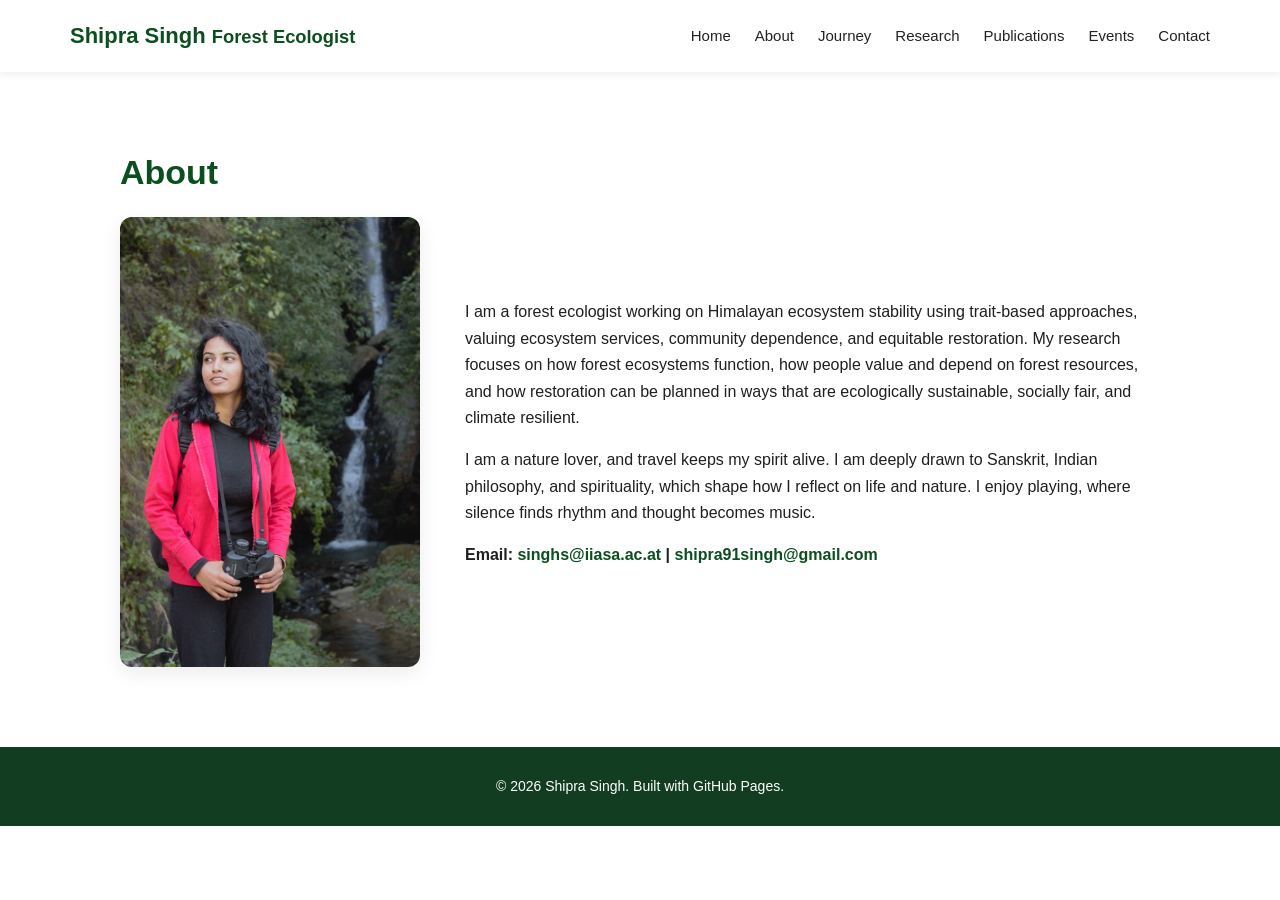
==== about.html @ c0414a2a "Update about.html" ====
<!DOCTYPE html>
<html lang="en">
<head>
  <meta charset="UTF-8">
  <meta name="viewport" content="width=device-width, initial-scale=1.0">

  <title>About | Shipra Singh</title>

  <link rel="stylesheet" href="style.css">
</head>

<body>

  <header>
    <div class="nav-container">
      <a href="index.html" class="logo">
  <span>Shipra Singh</span>
  <small>Forest Ecologist</small>
</a>

      <nav>
        <a href="index.html">Home</a>
        <a href="about.html">About</a>
        <a href="journey.html">Journey</a>
        <a href="research.html">Research</a>
        <a href="publications.html">Publications</a>
        <a href="events.html">Events</a>
        <a href="contact.html">Contact</a>
      </nav>
    </div>
  </header>

  <main>

    <section class="page-section">
      <h1>About</h1>

      <div class="about-wrapper">
        <img src="profile.jpg" alt="Shipra Singh during fieldwork" class="profile-photo">

        <div class="about-text">
          <p>
            I am a forest ecologist working on Himalayan ecosystem stability using trait-based 
            approaches, valuing ecosystem services, community dependence, and equitable restoration.
            My research focuses on how forest ecosystems function, how people value and depend on 
            forest resources, and how restoration can be planned in ways that are 
            ecologically sustainable, socially fair, and climate resilient.
          </p>

          <p>
          
            I am a nature lover, and travel keeps my spirit alive. 
            I am deeply drawn to Sanskrit, Indian philosophy, and 
            spirituality, which shape how I reflect on life and nature. 
            I enjoy playing, where silence finds rhythm and thought becomes music.
            
          </p>

          <p class="contact-mini">
            <strong>Email:</strong>
            <a href="mailto:singhs@iiasa.ac.at">singhs@iiasa.ac.at</a> |
            <a href="mailto:shipra91singh@gmail.com">shipra91singh@gmail.com</a>
          </p>
        </div>
      </div>
    </section>

  </main>

  <footer>
    © 2026 Shipra Singh. Built with GitHub Pages.
  </footer>

</body>
</html>
---- style.css ----
:root {
  --green-dark: #0b4f1f;
  --green: #1b8f2e;
  --green-soft: #eaf5ec;
  --text: #1f1f1f;
  --muted: #666666;
  --light: #f7f9f7;
  --border: #d9e5dc;
  --shadow: 0 6px 20px rgba(0, 0, 0, 0.08);
}

* {
  box-sizing: border-box;
}

html {
  scroll-behavior: smooth;
}

body {
  margin: 0;
  font-family: Arial, Helvetica, sans-serif;
  color: var(--text);
  background: #ffffff;
  line-height: 1.65;
}

header {
  position: sticky;
  top: 0;
  z-index: 1000;
  background: rgba(255, 255, 255, 0.96);
  box-shadow: 0 2px 8px rgba(0, 0, 0, 0.08);
}

.hero {
  max-width: none;
  width: 100%;
  min-height: calc(100vh - 76px);
  margin: 0;
  padding: 0;
}

.hero h1 {
  color: white;
}

.hero p {
  color: white;
}

.nav-container {
  max-width: 1200px;
  margin: 0 auto;
  padding: 18px 30px;
  display: flex;
  justify-content: space-between;
  align-items: center;
  gap: 20px;
}

.logo {
  font-size: 22px;
  font-weight: 800;
  color: var(--green-dark);
  text-decoration: none;
  white-space: nowrap;
}

nav {
  display: flex;
  gap: 24px;
  flex-wrap: wrap;
  justify-content: flex-end;
}

nav a {
  color: #222222;
  text-decoration: none;
  font-size: 15px;
  font-weight: 500;
}

nav a:hover {
  color: var(--green);
}

.hero {
  min-height: 82vh;
  display: flex;
  align-items: center;
  background:
    linear-gradient(rgba(0, 0, 0, 0.28), rgba(0, 0, 0, 0.28)),
    url("background.jpg");
  background-size: cover;
  background-position: center;
  color: white;
}

.hero-content {
  max-width: 1050px;
  margin: 0 auto;
  padding: 80px 30px;
}

.hero-label {
  color: #58e36d;
  font-size: 24px;
  font-weight: 800;
  margin-bottom: 18px;
}

.hero h1 {
  max-width: 760px;
  font-size: 48px;
  line-height: 1.15;
  margin: 0 0 24px;
  font-weight: 900;
}

.hero p {
  max-width: 760px;
  font-size: 18px;
  font-weight: 600;
  margin-bottom: 30px;
}

.button-row {
  display: flex;
  gap: 14px;
  flex-wrap: wrap;
}

.button {
  display: inline-block;
  padding: 12px 18px;
  border-radius: 4px;
  text-decoration: none;
  font-weight: 700;
  font-size: 15px;
}

.button-primary {
  background: var(--green);
  color: white;
}

.button-primary:hover {
  background: #146b22;
}

.button-secondary {
  background: rgba(255, 255, 255, 0.92);
  color: var(--green-dark);
}

.button-secondary:hover {
  background: white;
}

section {
  max-width: 1100px;
  margin: 0 auto;
  padding: 80px 30px;
}

section h1,
section h2 {
  color: var(--green-dark);
  font-size: 34px;
  margin: 0 0 24px;
  line-height: 1.2;
}

.section-intro {
  max-width: 900px;
  margin-bottom: 35px;
  font-size: 17px;
}

.page-section {
  min-height: 70vh;
}

.about-wrapper {
  display: grid;
  grid-template-columns: 300px 1fr;
  gap: 45px;
  align-items: center;
}

.profile-photo {
  width: 100%;
  border-radius: 12px;
  box-shadow: var(--shadow);
}

.about-text p {
  margin-top: 0;
  font-size: 16px;
}

.contact-mini {
  margin-top: 18px;
  font-size: 15px;
  font-weight: 700;
}

.contact-mini a {
  color: var(--green-dark);
  text-decoration: none;
}

.contact-mini a:hover {
  text-decoration: underline;
}

.timeline {
  margin-top: 40px;
  border-left: 3px solid var(--green-dark);
  padding-left: 36px;
}

.timeline-item {
  display: grid;
  grid-template-columns: 160px 1fr;
  gap: 28px;
  margin-bottom: 36px;
  position: relative;
}

.timeline-item::before {
  content: "";
  position: absolute;
  left: -45px;
  top: 8px;
  width: 15px;
  height: 15px;
  background: var(--green-dark);
  border-radius: 50%;
}

.timeline-date {
  font-weight: 800;
  color: var(--green-dark);
}

.timeline-content {
  background: white;
  padding: 20px 22px;
  border-radius: 8px;
  box-shadow: 0 3px 14px rgba(0, 0, 0, 0.06);
}

.timeline-content h3 {
  margin: 0 0 8px;
  color: #123d20;
  font-size: 20px;
}

.timeline-content p {
  margin: 6px 0;
}

.grid {
  display: grid;
  grid-template-columns: repeat(4, 1fr);
  gap: 22px;
}

.card {
  background: white;
  border: 1px solid var(--border);
  border-radius: 8px;
  padding: 20px;
  box-shadow: 0 3px 12px rgba(0, 0, 0, 0.04);
}

.card img {
  width: 100%;
  height: 170px;
  object-fit: cover;
  border-radius: 6px;
  margin-bottom: 15px;
}

.card h3 {
  color: var(--green-dark);
  margin: 0 0 10px;
  font-size: 20px;
  line-height: 1.35;
}

.card p {
  margin: 0;
  font-size: 15px;
}

.publication-list {
  margin-top: 30px;
}

.publication {
  padding: 22px 24px;
  margin-bottom: 20px;
  border-left: 5px solid var(--green-dark);
  background: #fafafa;
  border-radius: 6px;
  box-shadow: 0 2px 8px rgba(0, 0, 0, 0.06);
}

.publication h3 {
  margin: 0 0 10px;
  color: #123d20;
  font-size: 20px;
  line-height: 1.35;
}

.publication p {
  margin: 6px 0;
}

.publication a {
  display: inline-block;
  margin-top: 8px;
  color: white;
  background: var(--green);
  padding: 8px 14px;
  border-radius: 4px;
  text-decoration: none;
  font-weight: bold;
  font-size: 14px;
}

.publication a:hover {
  background: #146b22;
}

.event-list {
  display: grid;
  grid-template-columns: 1fr 1fr;
  gap: 18px;
  margin-top: 30px;
}

.event {
  background: white;
  padding: 20px 22px;
  border-radius: 8px;
  border: 1px solid var(--border);
}

.event h3 {
  margin: 0 0 8px;
  color: var(--green-dark);
  font-size: 18px;
}

.event p {
  margin: 5px 0;
}

.event-date {
  color: var(--muted);
  font-size: 14px;
  font-weight: 700;
}

.contact-box {
  background: var(--green-soft);
  border: 1px solid var(--border);
  border-radius: 10px;
  padding: 28px;
}

.contact-box p {
  margin: 8px 0;
}

.contact-box a {
  font-weight: 700;
  color: var(--green-dark);
  text-decoration: none;
}

.contact-box a:hover {
  text-decoration: underline;
}

footer {
  background: #123d20;
  color: white;
  text-align: center;
  padding: 28px 20px;
  font-size: 14px;
}

@media (max-width: 950px) {
  .grid {
    grid-template-columns: repeat(2, 1fr);
  }

  .about-wrapper {
    grid-template-columns: 1fr;
  }

  .profile-photo {
    max-width: 330px;
  }

  .event-list {
    grid-template-columns: 1fr;
  }
}

@media (max-width: 700px) {
  .nav-container {
    align-items: flex-start;
    flex-direction: column;
  }

  nav {
    justify-content: flex-start;
    gap: 14px;
  }

  .hero h1 {
    font-size: 36px;
  }

  .hero-label {
    font-size: 20px;
  }

  section {
    padding: 60px 22px;
  }

  .grid {
    grid-template-columns: 1fr;
  }

  .timeline-item {
    grid-template-columns: 1fr;
    gap: 8px;
  }
}
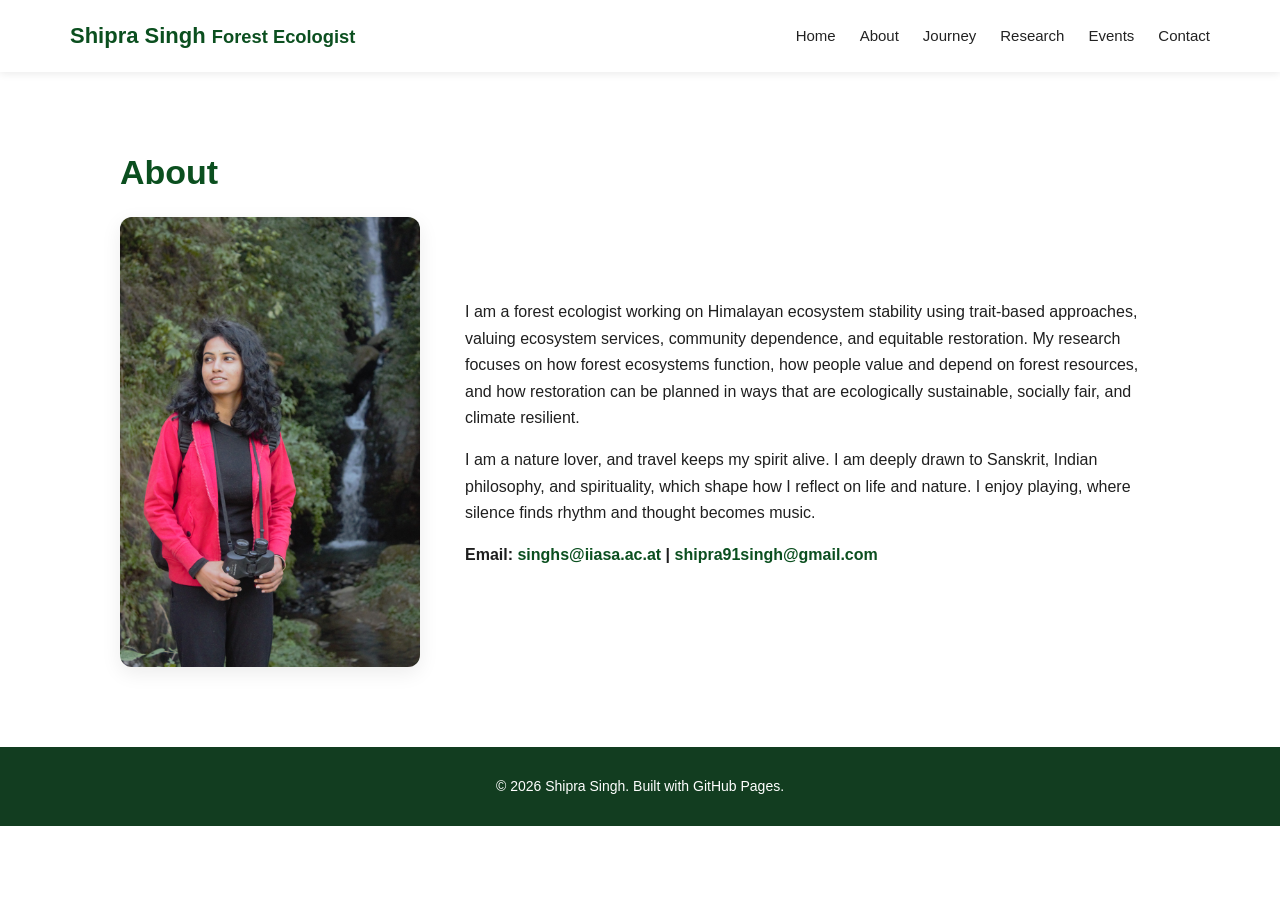
==== commit bbe2e5b4: "Update about.html" ====
--- a/about.html
+++ b/about.html
@@ -23,7 +23,6 @@
         <a href="about.html">About</a>
         <a href="journey.html">Journey</a>
         <a href="research.html">Research</a>
-        <a href="publications.html">Publications</a>
         <a href="events.html">Events</a>
         <a href="contact.html">Contact</a>
       </nav>
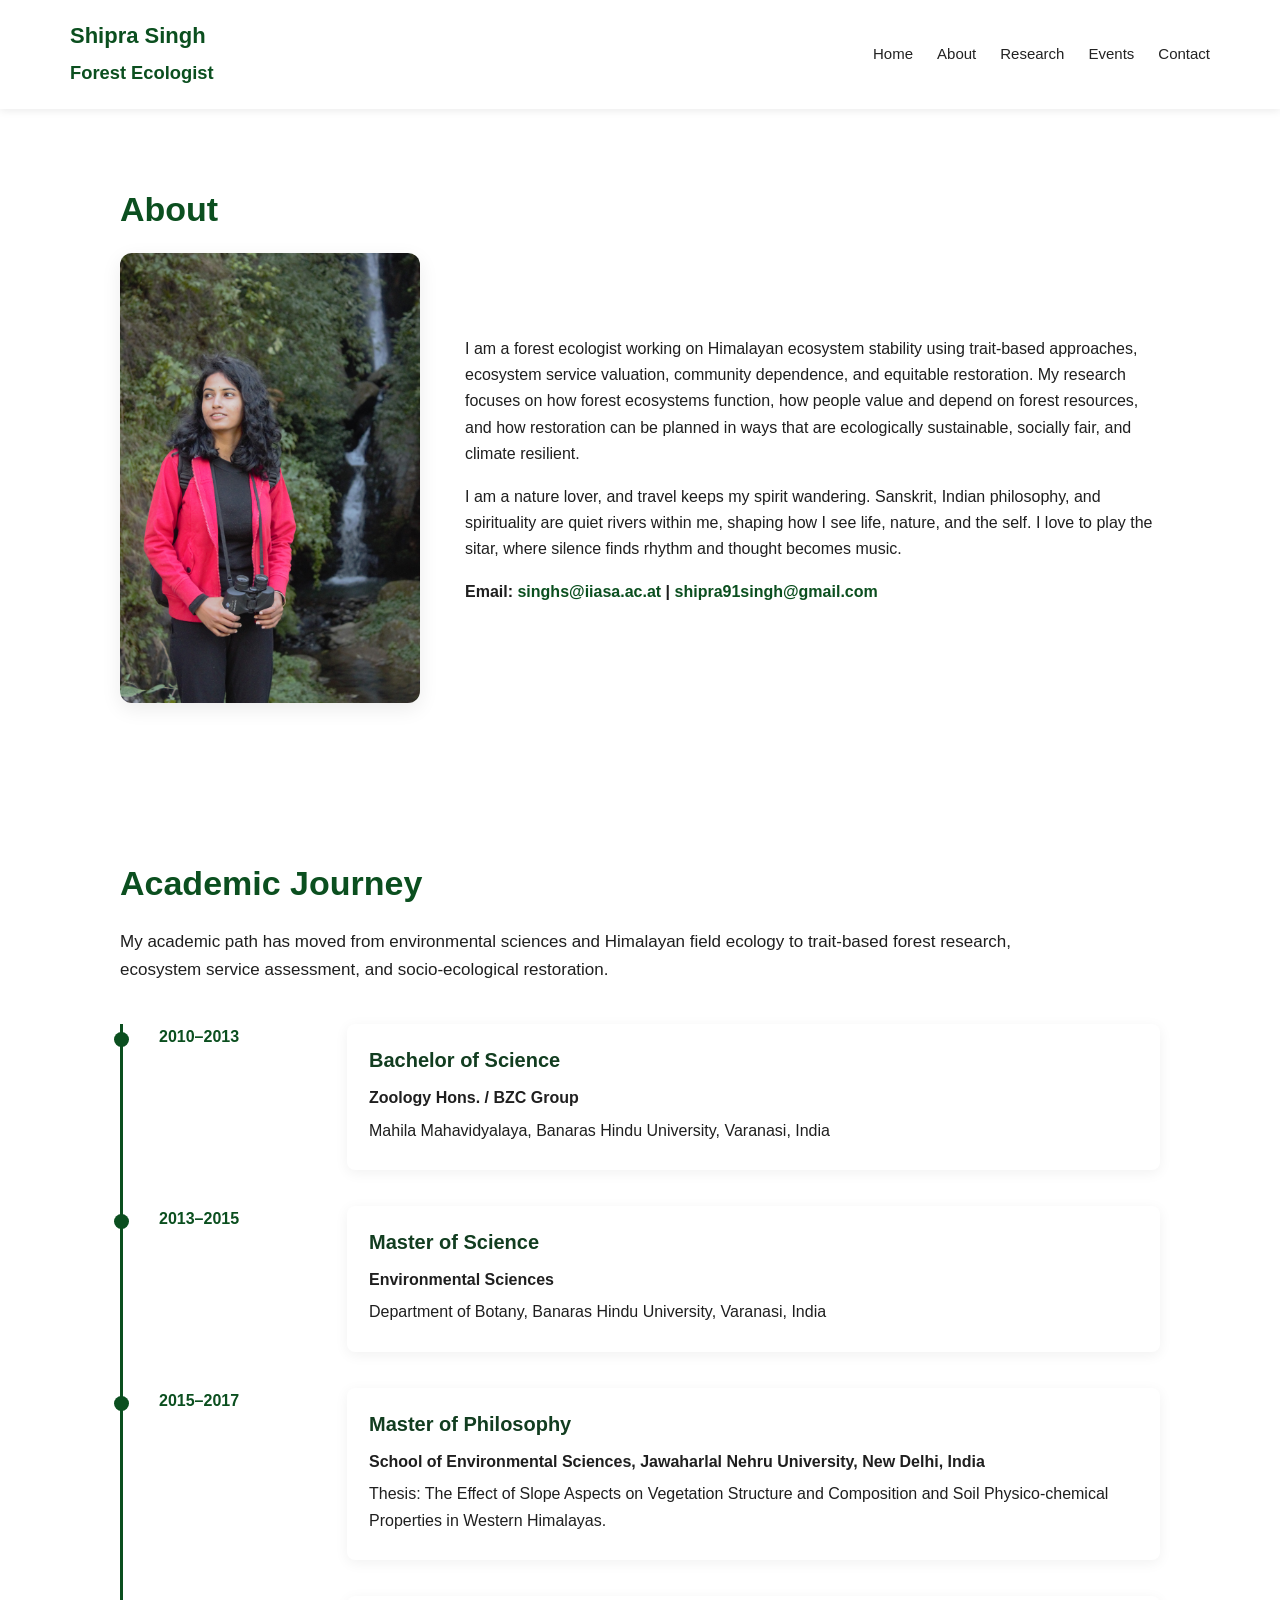
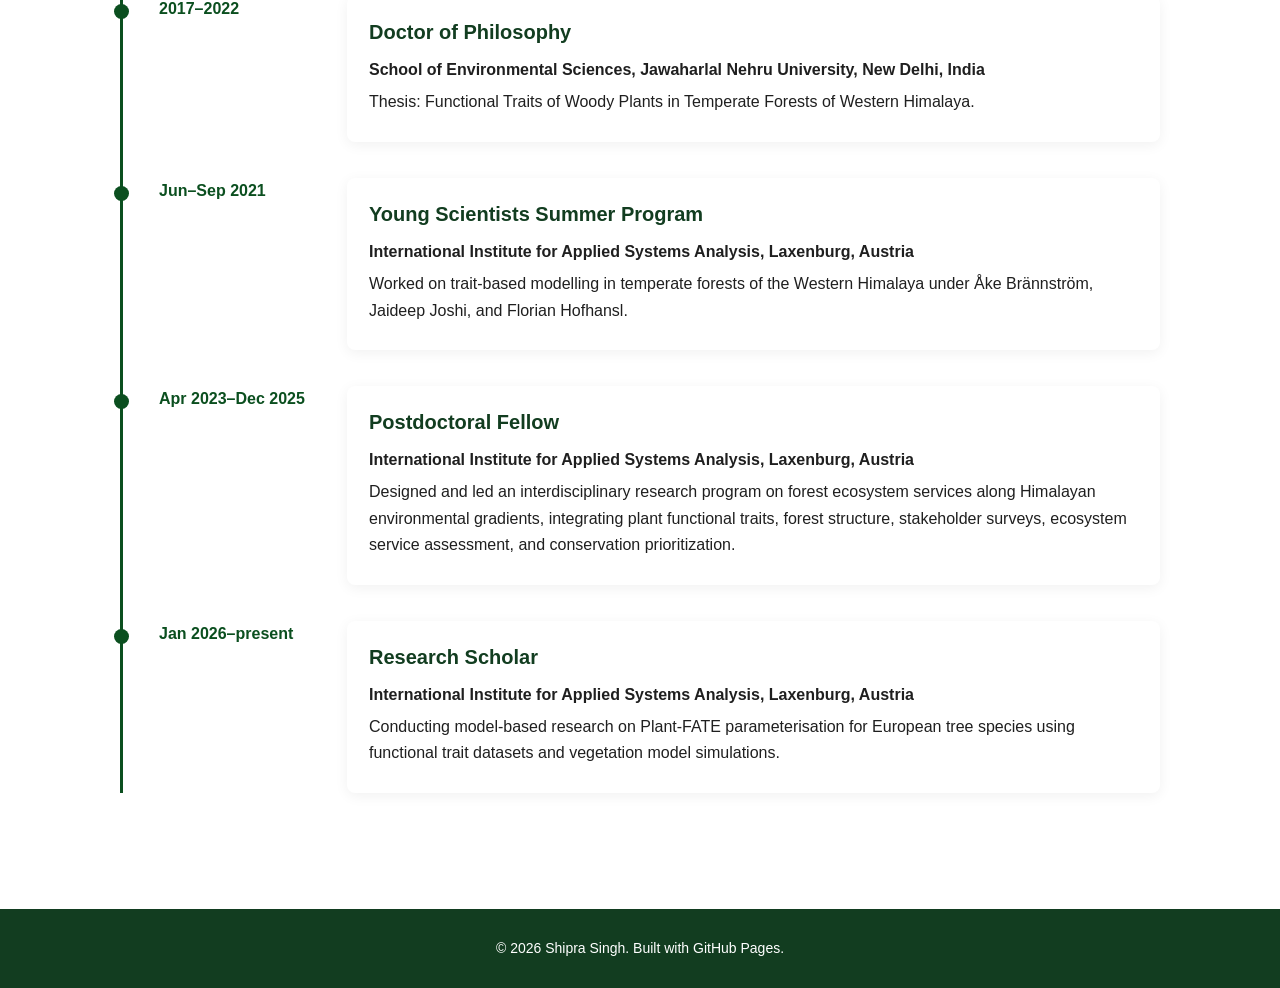
==== commit e291068c: "Update about.html" ====
--- a/about.html
+++ b/about.html
@@ -14,14 +14,14 @@
   <header>
     <div class="nav-container">
       <a href="index.html" class="logo">
-  <span>Shipra Singh</span>
-  <small>Forest Ecologist</small>
-</a>
+        Shipra Singh
+        <br>
+        <small>Forest Ecologist</small>
+      </a>
 
       <nav>
         <a href="index.html">Home</a>
         <a href="about.html">About</a>
-        <a href="journey.html">Journey</a>
         <a href="research.html">Research</a>
         <a href="events.html">Events</a>
         <a href="contact.html">Contact</a>
@@ -39,20 +39,17 @@
 
         <div class="about-text">
           <p>
-            I am a forest ecologist working on Himalayan ecosystem stability using trait-based 
-            approaches, valuing ecosystem services, community dependence, and equitable restoration.
-            My research focuses on how forest ecosystems function, how people value and depend on 
-            forest resources, and how restoration can be planned in ways that are 
-            ecologically sustainable, socially fair, and climate resilient.
+            I am a forest ecologist working on Himalayan ecosystem stability using trait-based
+            approaches, ecosystem service valuation, community dependence, and equitable restoration.
+            My research focuses on how forest ecosystems function, how people value and depend on
+            forest resources, and how restoration can be planned in ways that are ecologically
+            sustainable, socially fair, and climate resilient.
           </p>
 
           <p>
-          
-            I am a nature lover, and travel keeps my spirit alive. 
-            I am deeply drawn to Sanskrit, Indian philosophy, and 
-            spirituality, which shape how I reflect on life and nature. 
-            I enjoy playing, where silence finds rhythm and thought becomes music.
-            
+            I am a nature lover, and travel keeps my spirit wandering. Sanskrit, Indian philosophy,
+            and spirituality are quiet rivers within me, shaping how I see life, nature, and the self.
+            I love to play the sitar, where silence finds rhythm and thought becomes music.
           </p>
 
           <p class="contact-mini">
@@ -64,6 +61,97 @@
       </div>
     </section>
 
+    <section>
+      <h2>Academic Journey</h2>
+
+      <p class="section-intro">
+        My academic path has moved from environmental sciences and Himalayan field ecology
+        to trait-based forest research, ecosystem service assessment, and socio-ecological restoration.
+      </p>
+
+      <div class="timeline">
+
+        <div class="timeline-item">
+          <div class="timeline-date">2010–2013</div>
+          <div class="timeline-content">
+            <h3>Bachelor of Science</h3>
+            <p><strong>Zoology Hons. / BZC Group</strong></p>
+            <p>Mahila Mahavidyalaya, Banaras Hindu University, Varanasi, India</p>
+          </div>
+        </div>
+
+        <div class="timeline-item">
+          <div class="timeline-date">2013–2015</div>
+          <div class="timeline-content">
+            <h3>Master of Science</h3>
+            <p><strong>Environmental Sciences</strong></p>
+            <p>Department of Botany, Banaras Hindu University, Varanasi, India</p>
+          </div>
+        </div>
+
+        <div class="timeline-item">
+          <div class="timeline-date">2015–2017</div>
+          <div class="timeline-content">
+            <h3>Master of Philosophy</h3>
+            <p><strong>School of Environmental Sciences, Jawaharlal Nehru University, New Delhi, India</strong></p>
+            <p>
+              Thesis: The Effect of Slope Aspects on Vegetation Structure and Composition and
+              Soil Physico-chemical Properties in Western Himalayas.
+            </p>
+          </div>
+        </div>
+
+        <div class="timeline-item">
+          <div class="timeline-date">2017–2022</div>
+          <div class="timeline-content">
+            <h3>Doctor of Philosophy</h3>
+            <p><strong>School of Environmental Sciences, Jawaharlal Nehru University, New Delhi, India</strong></p>
+            <p>
+              Thesis: Functional Traits of Woody Plants in Temperate Forests of Western Himalaya.
+            </p>
+          </div>
+        </div>
+
+        <div class="timeline-item">
+          <div class="timeline-date">Jun–Sep 2021</div>
+          <div class="timeline-content">
+            <h3>Young Scientists Summer Program</h3>
+            <p><strong>International Institute for Applied Systems Analysis, Laxenburg, Austria</strong></p>
+            <p>
+              Worked on trait-based modelling in temperate forests of the Western Himalaya under
+              Åke Brännström, Jaideep Joshi, and Florian Hofhansl.
+            </p>
+          </div>
+        </div>
+
+        <div class="timeline-item">
+          <div class="timeline-date">Apr 2023–Dec 2025</div>
+          <div class="timeline-content">
+            <h3>Postdoctoral Fellow</h3>
+            <p><strong>International Institute for Applied Systems Analysis, Laxenburg, Austria</strong></p>
+            <p>
+              Designed and led an interdisciplinary research program on forest ecosystem services
+              along Himalayan environmental gradients, integrating plant functional traits, forest structure,
+              stakeholder surveys, ecosystem service assessment, and conservation prioritization.
+            </p>
+          </div>
+        </div>
+
+        <div class="timeline-item">
+          <div class="timeline-date">Jan 2026–present</div>
+          <div class="timeline-content">
+            <h3>Research Scholar</h3>
+            <p><strong>International Institute for Applied Systems Analysis, Laxenburg, Austria</strong></p>
+            <p>
+              Conducting model-based research on Plant-FATE parameterisation for European tree species
+              using functional trait datasets and vegetation model simulations.
+            </p>
+          </div>
+        </div>
+
+      </div>
+    </section>
+
   </main>
 
   <footer>
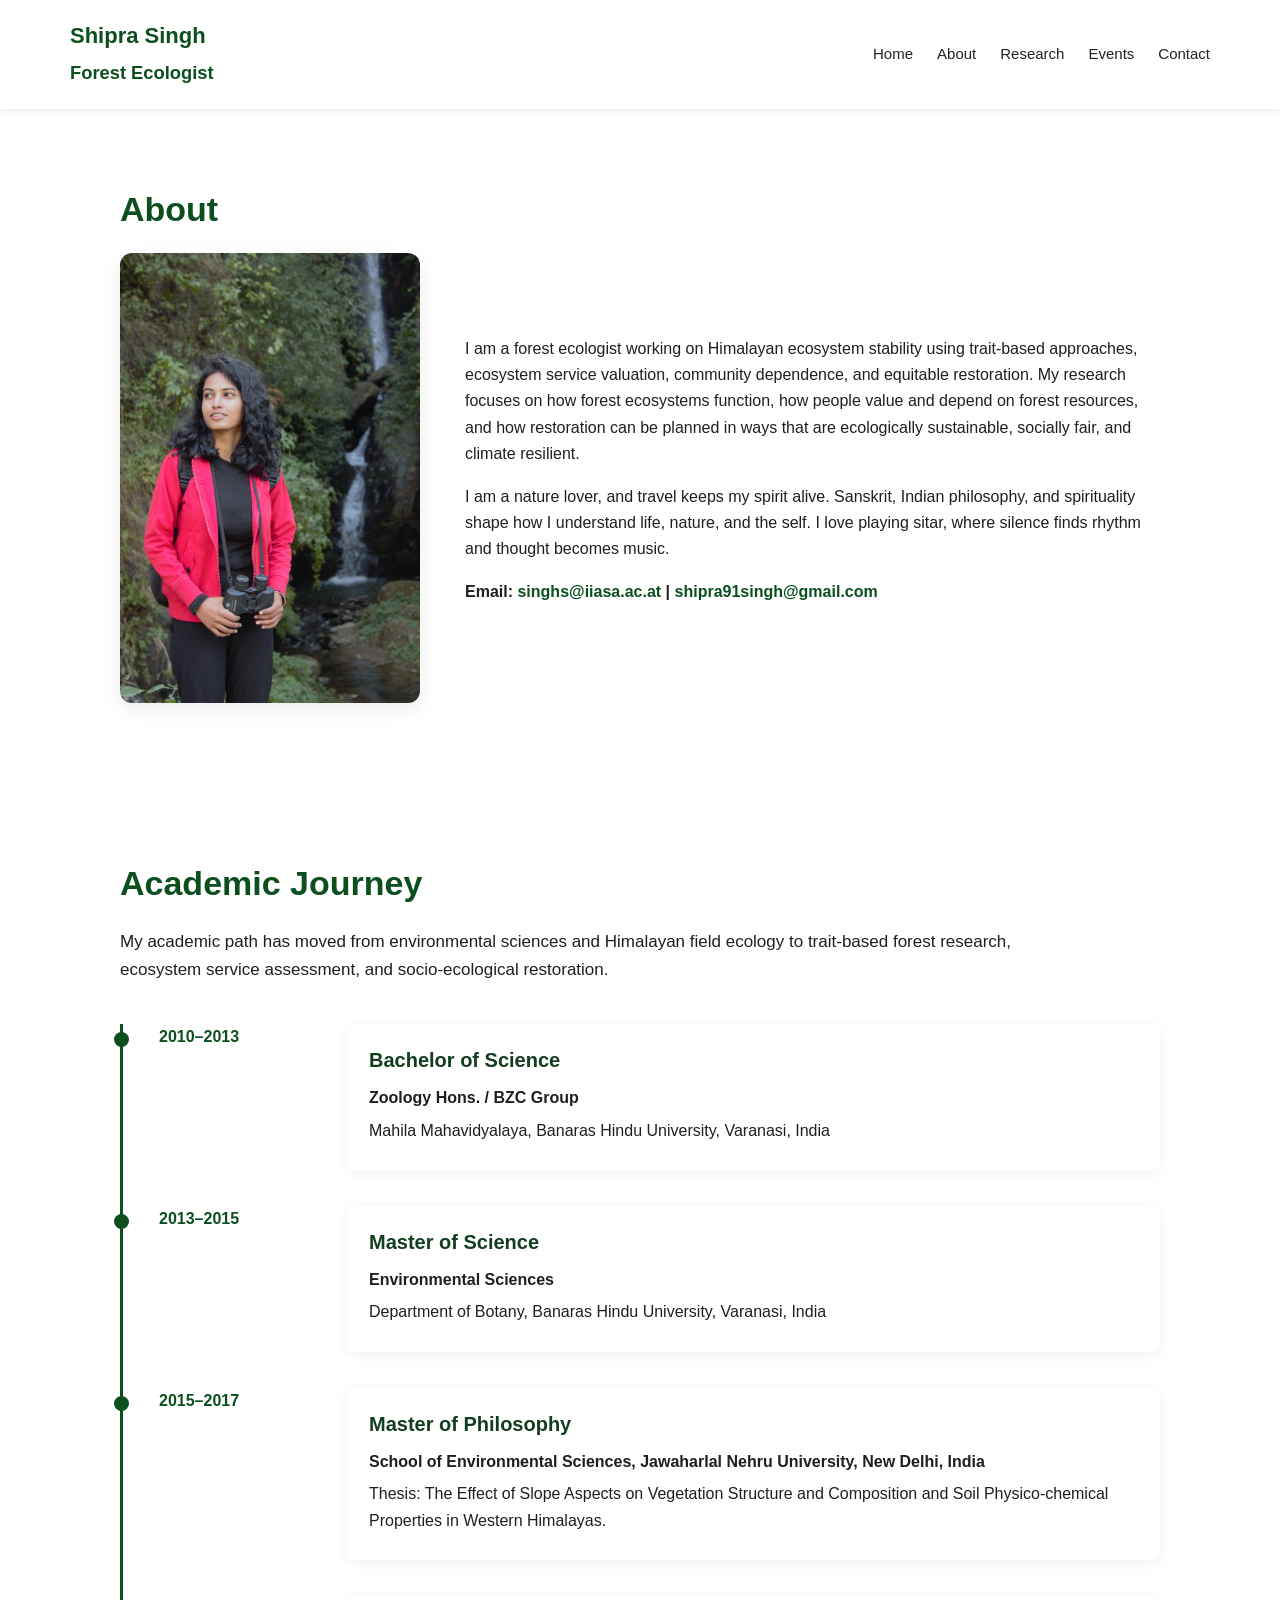
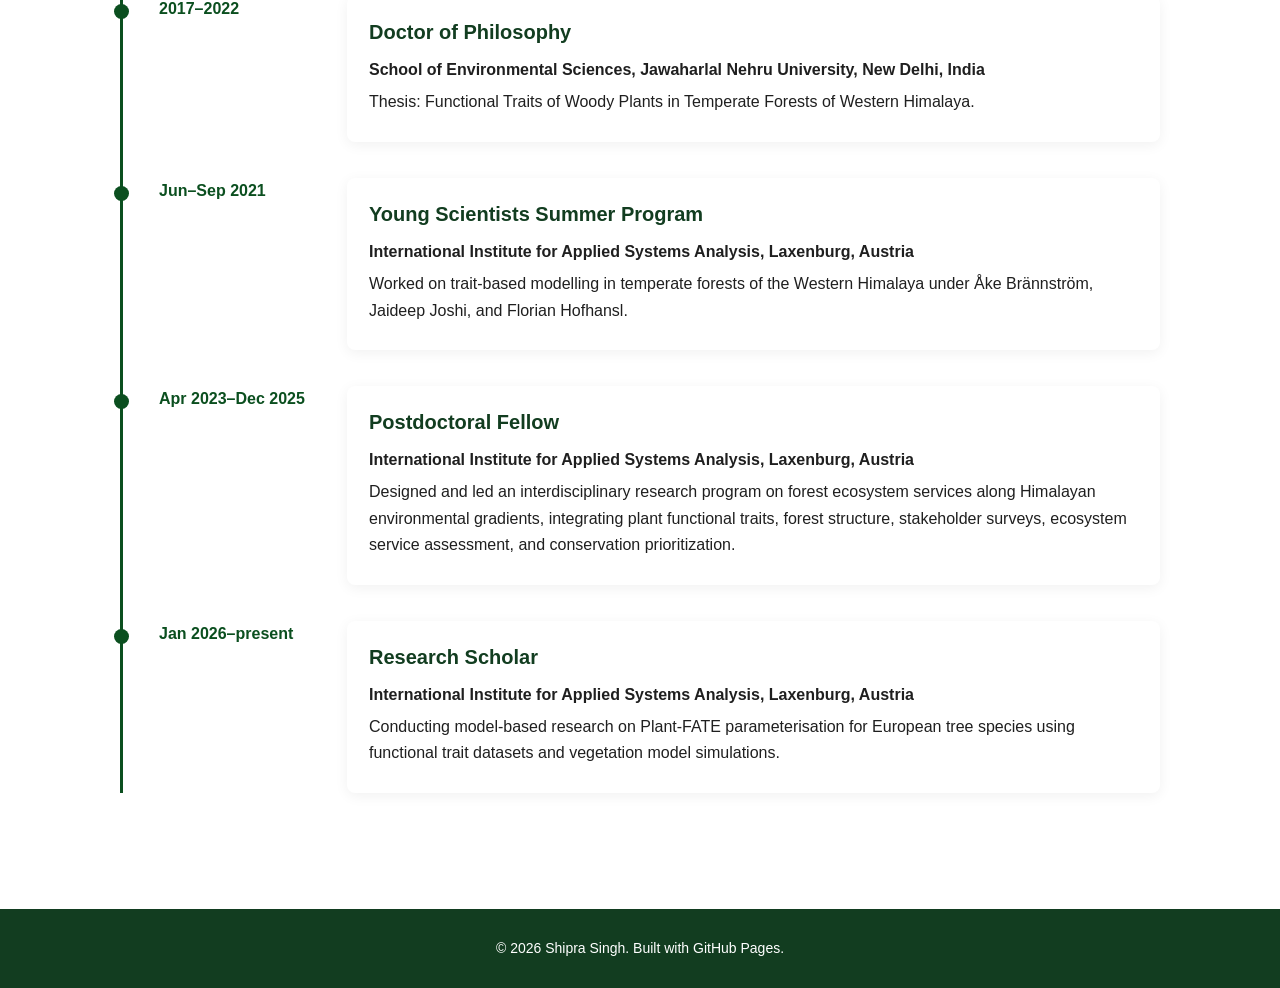
==== commit 69105953: "Update about.html" ====
--- a/about.html
+++ b/about.html
@@ -47,9 +47,9 @@
           </p>
 
           <p>
-            I am a nature lover, and travel keeps my spirit wandering. Sanskrit, Indian philosophy,
-            and spirituality are quiet rivers within me, shaping how I see life, nature, and the self.
-            I love to play the sitar, where silence finds rhythm and thought becomes music.
+            I am a nature lover, and travel keeps my spirit alive. Sanskrit, Indian philosophy,
+            and spirituality shape how I understand life, nature, and the self.
+            I love playing sitar, where silence finds rhythm and thought becomes music.
           </p>
 
           <p class="contact-mini">
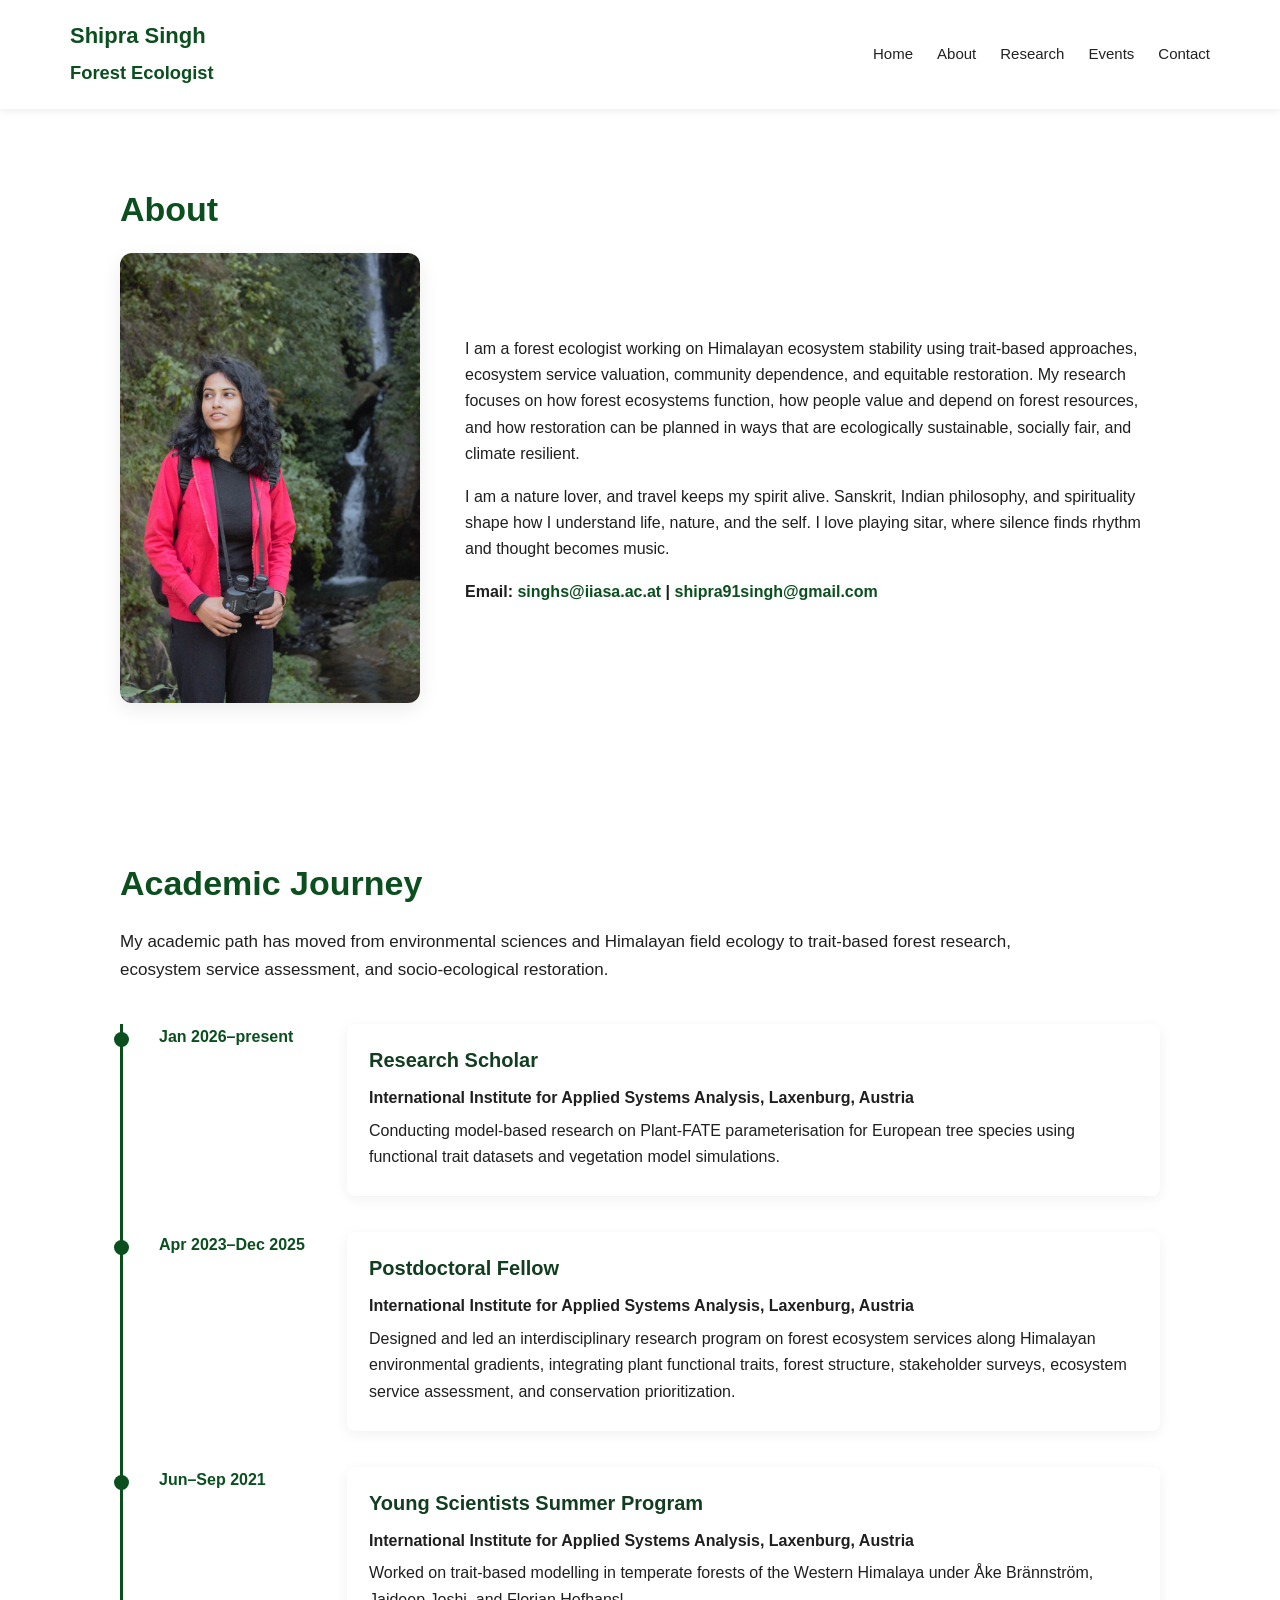
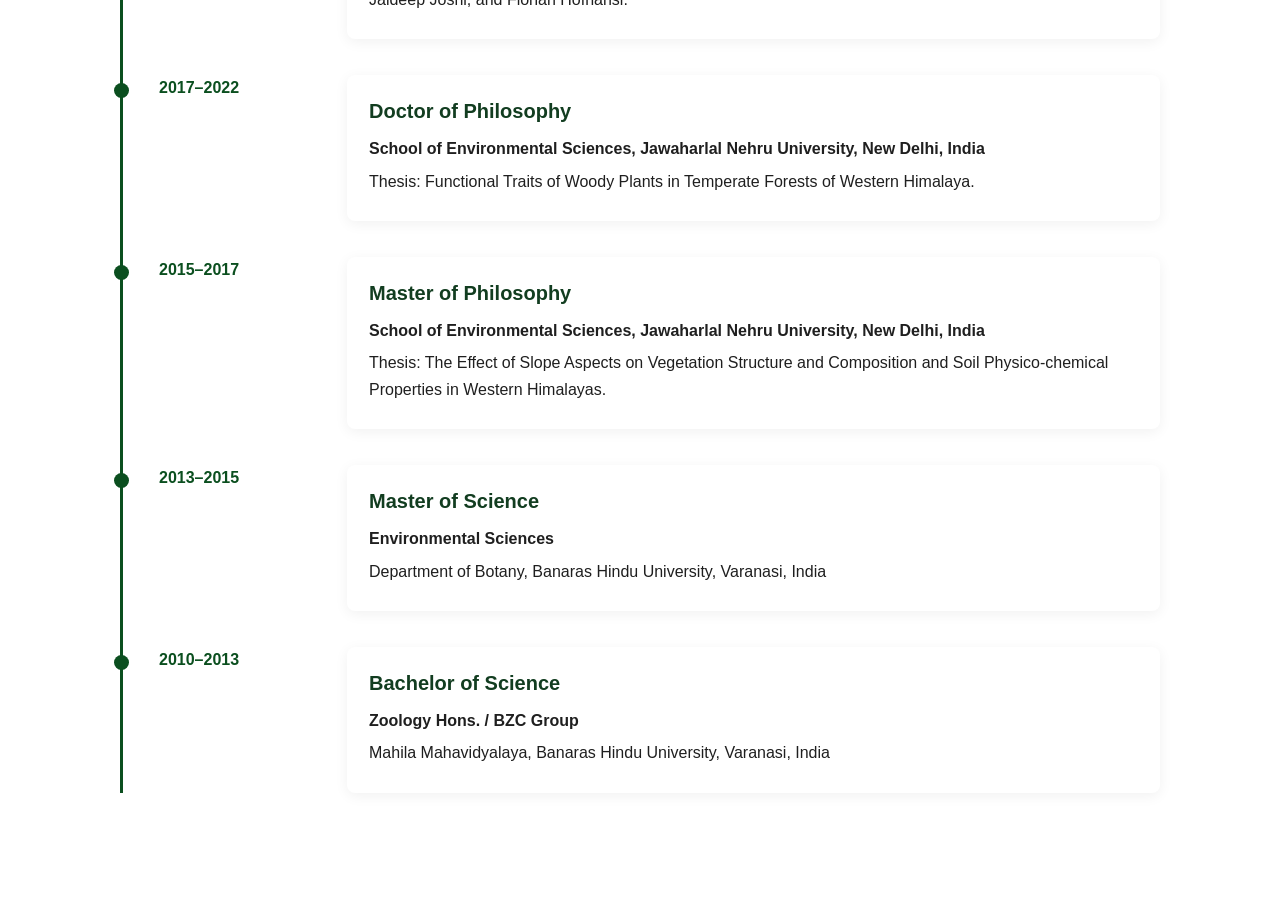
==== commit 62d417e6: "Update about.html" ====
--- a/about.html
+++ b/about.html
@@ -61,102 +61,94 @@
       </div>
     </section>
 
-    <section>
-      <h2>Academic Journey</h2>
+<section>
+  <h2>Academic Journey</h2>
 
-      <p class="section-intro">
-        My academic path has moved from environmental sciences and Himalayan field ecology
-        to trait-based forest research, ecosystem service assessment, and socio-ecological restoration.
-      </p>
+  <p class="section-intro">
+    My academic path has moved from environmental sciences and Himalayan field ecology
+    to trait-based forest research, ecosystem service assessment, and socio-ecological restoration.
+  </p>
 
-      <div class="timeline">
+  <div class="timeline">
 
-        <div class="timeline-item">
-          <div class="timeline-date">2010–2013</div>
-          <div class="timeline-content">
-            <h3>Bachelor of Science</h3>
-            <p><strong>Zoology Hons. / BZC Group</strong></p>
-            <p>Mahila Mahavidyalaya, Banaras Hindu University, Varanasi, India</p>
-          </div>
-        </div>
+    <div class="timeline-item">
+      <div class="timeline-date">Jan 2026–present</div>
+      <div class="timeline-content">
+        <h3>Research Scholar</h3>
+        <p><strong>International Institute for Applied Systems Analysis, Laxenburg, Austria</strong></p>
+        <p>
+          Conducting model-based research on Plant-FATE parameterisation for European tree species
+          using functional trait datasets and vegetation model simulations.
+        </p>
+      </div>
+    </div>
 
-        <div class="timeline-item">
-          <div class="timeline-date">2013–2015</div>
-          <div class="timeline-content">
-            <h3>Master of Science</h3>
-            <p><strong>Environmental Sciences</strong></p>
-            <p>Department of Botany, Banaras Hindu University, Varanasi, India</p>
-          </div>
-        </div>
+    <div class="timeline-item">
+      <div class="timeline-date">Apr 2023–Dec 2025</div>
+      <div class="timeline-content">
+        <h3>Postdoctoral Fellow</h3>
+        <p><strong>International Institute for Applied Systems Analysis, Laxenburg, Austria</strong></p>
+        <p>
+          Designed and led an interdisciplinary research program on forest ecosystem services
+          along Himalayan environmental gradients, integrating plant functional traits, forest structure,
+          stakeholder surveys, ecosystem service assessment, and conservation prioritization.
+        </p>
+      </div>
+    </div>
 
-        <div class="timeline-item">
-          <div class="timeline-date">2015–2017</div>
-          <div class="timeline-content">
-            <h3>Master of Philosophy</h3>
-            <p><strong>School of Environmental Sciences, Jawaharlal Nehru University, New Delhi, India</strong></p>
-            <p>
-              Thesis: The Effect of Slope Aspects on Vegetation Structure and Composition and
-              Soil Physico-chemical Properties in Western Himalayas.
-            </p>
-          </div>
-        </div>
+    <div class="timeline-item">
+      <div class="timeline-date">Jun–Sep 2021</div>
+      <div class="timeline-content">
+        <h3>Young Scientists Summer Program</h3>
+        <p><strong>International Institute for Applied Systems Analysis, Laxenburg, Austria</strong></p>
+        <p>
+          Worked on trait-based modelling in temperate forests of the Western Himalaya under
+          Åke Brännström, Jaideep Joshi, and Florian Hofhansl.
+        </p>
+      </div>
+    </div>
 
-        <div class="timeline-item">
-          <div class="timeline-date">2017–2022</div>
-          <div class="timeline-content">
-            <h3>Doctor of Philosophy</h3>
-            <p><strong>School of Environmental Sciences, Jawaharlal Nehru University, New Delhi, India</strong></p>
-            <p>
-              Thesis: Functional Traits of Woody Plants in Temperate Forests of Western Himalaya.
-            </p>
-          </div>
-        </div>
+    <div class="timeline-item">
+      <div class="timeline-date">2017–2022</div>
+      <div class="timeline-content">
+        <h3>Doctor of Philosophy</h3>
+        <p><strong>School of Environmental Sciences, Jawaharlal Nehru University, New Delhi, India</strong></p>
+        <p>
+          Thesis: Functional Traits of Woody Plants in Temperate Forests of Western Himalaya.
+        </p>
+      </div>
+    </div>
 
-        <div class="timeline-item">
-          <div class="timeline-date">Jun–Sep 2021</div>
-          <div class="timeline-content">
-            <h3>Young Scientists Summer Program</h3>
-            <p><strong>International Institute for Applied Systems Analysis, Laxenburg, Austria</strong></p>
-            <p>
-              Worked on trait-based modelling in temperate forests of the Western Himalaya under
-              Åke Brännström, Jaideep Joshi, and Florian Hofhansl.
-            </p>
-          </div>
-        </div>
+    <div class="timeline-item">
+      <div class="timeline-date">2015–2017</div>
+      <div class="timeline-content">
+        <h3>Master of Philosophy</h3>
+        <p><strong>School of Environmental Sciences, Jawaharlal Nehru University, New Delhi, India</strong></p>
+        <p>
+          Thesis: The Effect of Slope Aspects on Vegetation Structure and Composition and
+          Soil Physico-chemical Properties in Western Himalayas.
+        </p>
+      </div>
+    </div>
 
-        <div class="timeline-item">
-          <div class="timeline-date">Apr 2023–Dec 2025</div>
-          <div class="timeline-content">
-            <h3>Postdoctoral Fellow</h3>
-            <p><strong>International Institute for Applied Systems Analysis, Laxenburg, Austria</strong></p>
-            <p>
-              Designed and led an interdisciplinary research program on forest ecosystem services
-              along Himalayan environmental gradients, integrating plant functional traits, forest structure,
-              stakeholder surveys, ecosystem service assessment, and conservation prioritization.
-            </p>
-          </div>
-        </div>
+    <div class="timeline-item">
+      <div class="timeline-date">2013–2015</div>
+      <div class="timeline-content">
+        <h3>Master of Science</h3>
+        <p><strong>Environmental Sciences</strong></p>
+        <p>Department of Botany, Banaras Hindu University, Varanasi, India</p>
+      </div>
+    </div>
 
-        <div class="timeline-item">
-          <div class="timeline-date">Jan 2026–present</div>
-          <div class="timeline-content">
-            <h3>Research Scholar</h3>
-            <p><strong>International Institute for Applied Systems Analysis, Laxenburg, Austria</strong></p>
-            <p>
-              Conducting model-based research on Plant-FATE parameterisation for European tree species
-              using functional trait datasets and vegetation model simulations.
-            </p>
-          </div>
-        </div>
+    <div class="timeline-item">
+      <div class="timeline-date">2010–2013</div>
+      <div class="timeline-content">
+        <h3>Bachelor of Science</h3>
+        <p><strong>Zoology Hons. / BZC Group</strong></p>
+        <p>Mahila Mahavidyalaya, Banaras Hindu University, Varanasi, India</p>
+      </div>
+    </div>
 
-      </div>
-    </section>
-
-  </main>
-
-  <footer>
-    © 2026 Shipra Singh. Built with GitHub Pages.
-  </footer>
-
-</body>
-</html>
+  </div>
+</section>
+    
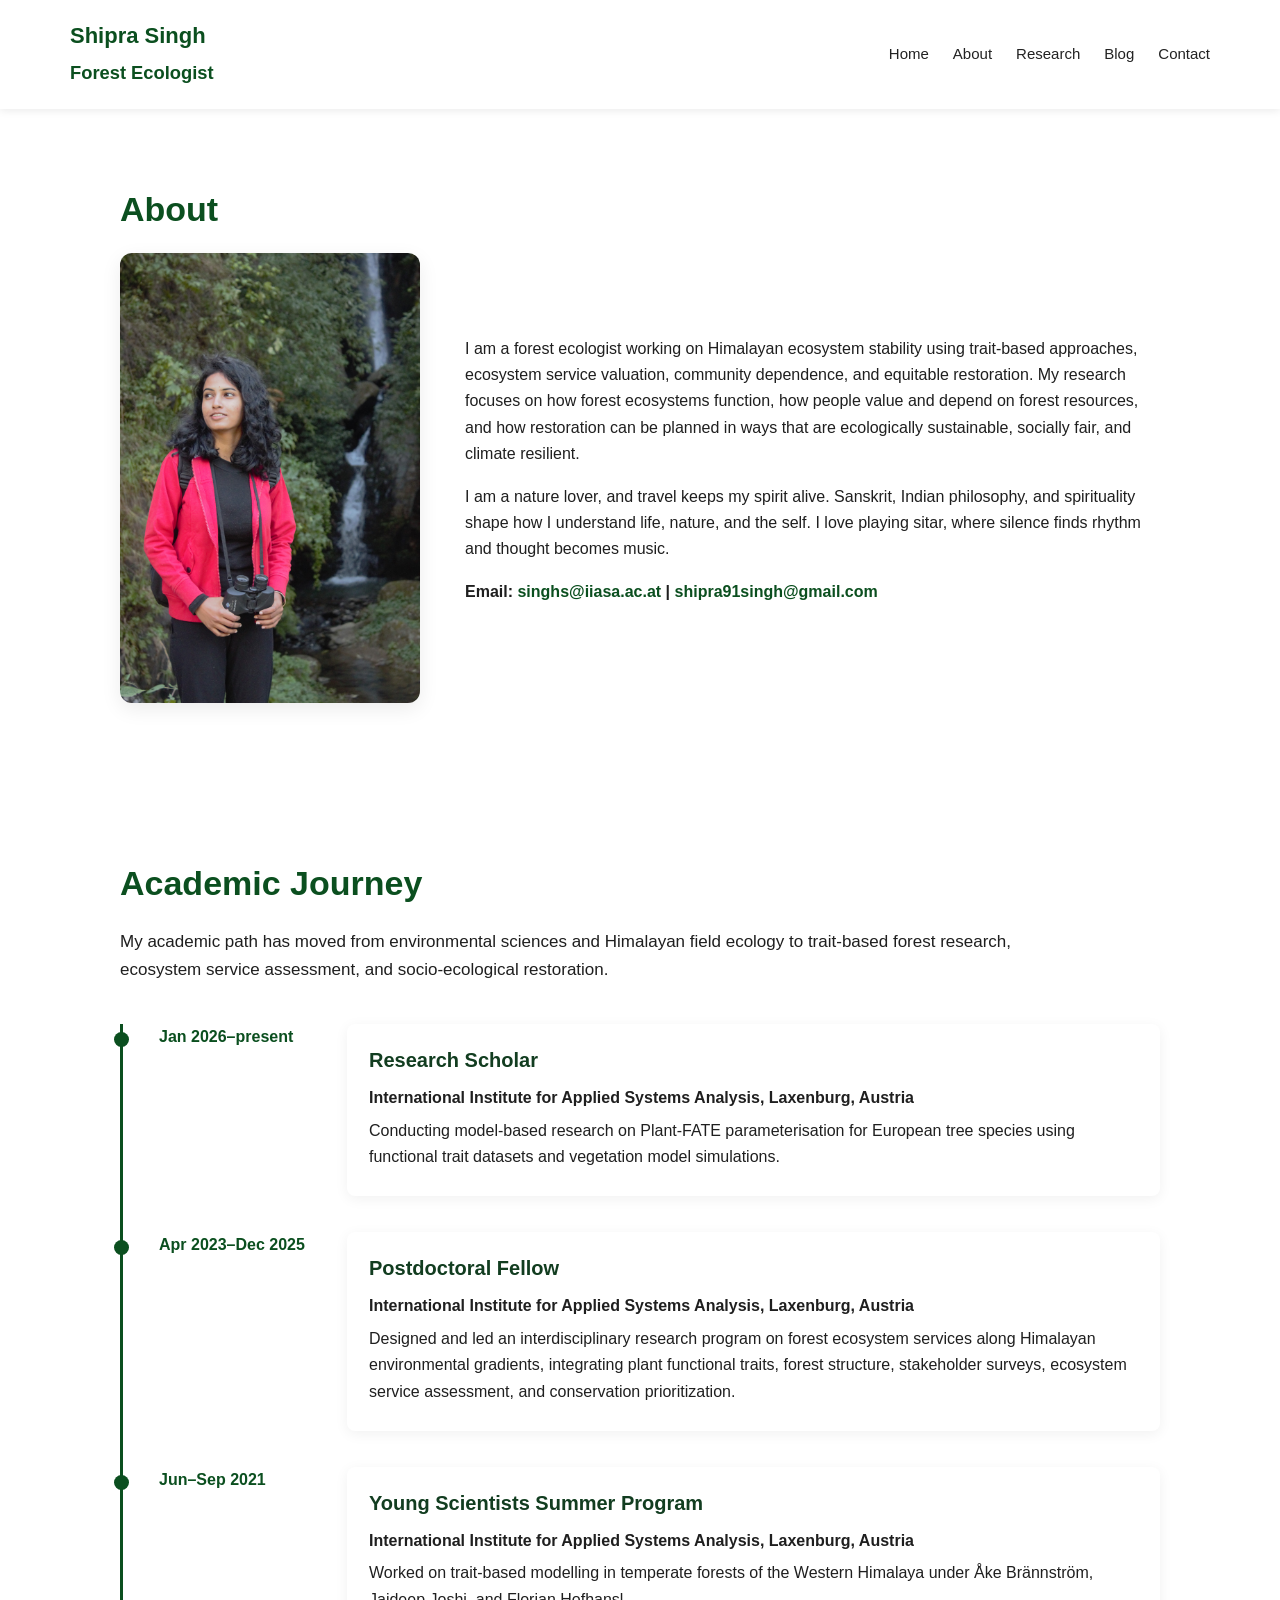
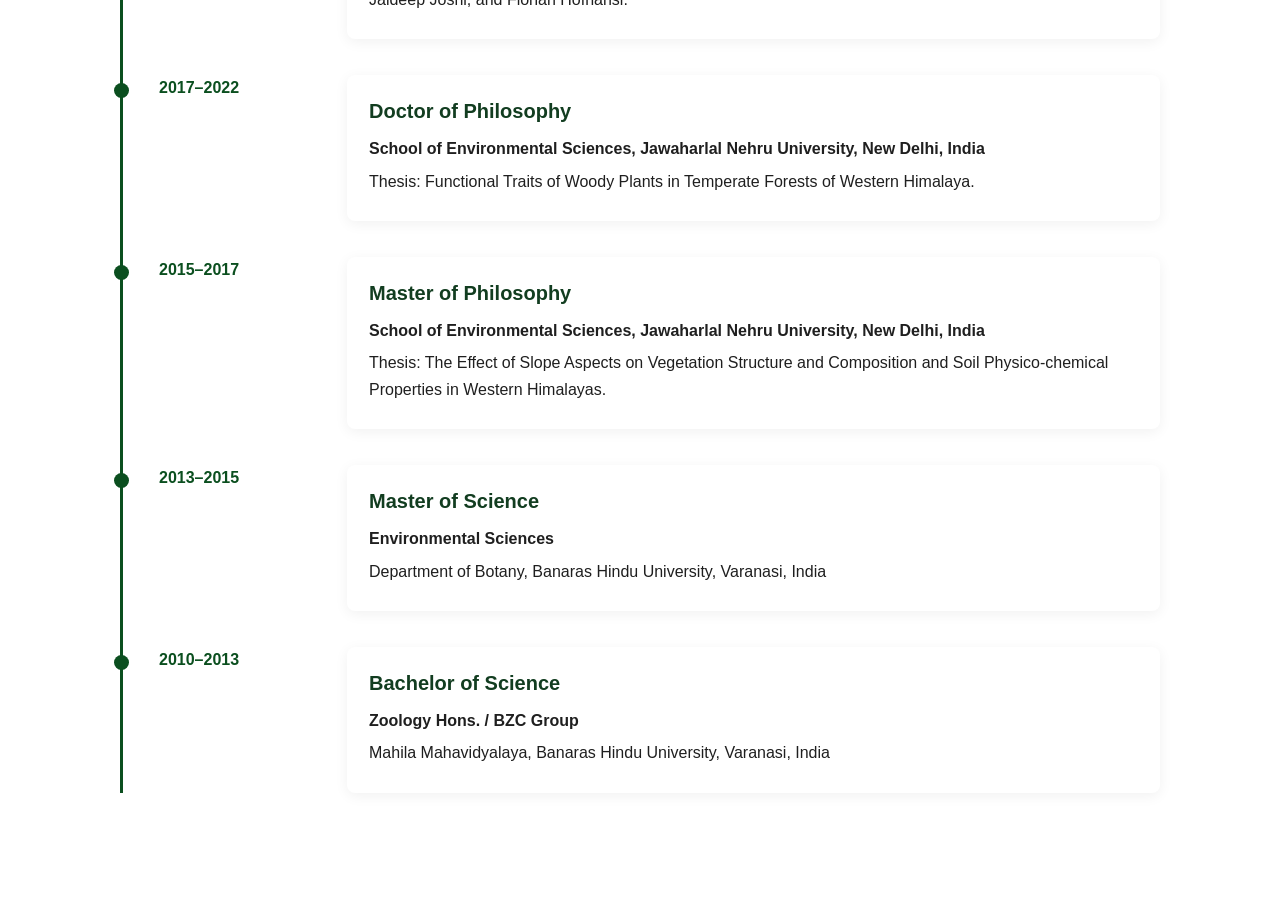
==== commit e2af2228: "Update about.html" ====
--- a/about.html
+++ b/about.html
@@ -23,7 +23,7 @@
         <a href="index.html">Home</a>
         <a href="about.html">About</a>
         <a href="research.html">Research</a>
-        <a href="events.html">Events</a>
+        <a href="blogs.html">Blog</a>
         <a href="contact.html">Contact</a>
       </nav>
     </div>
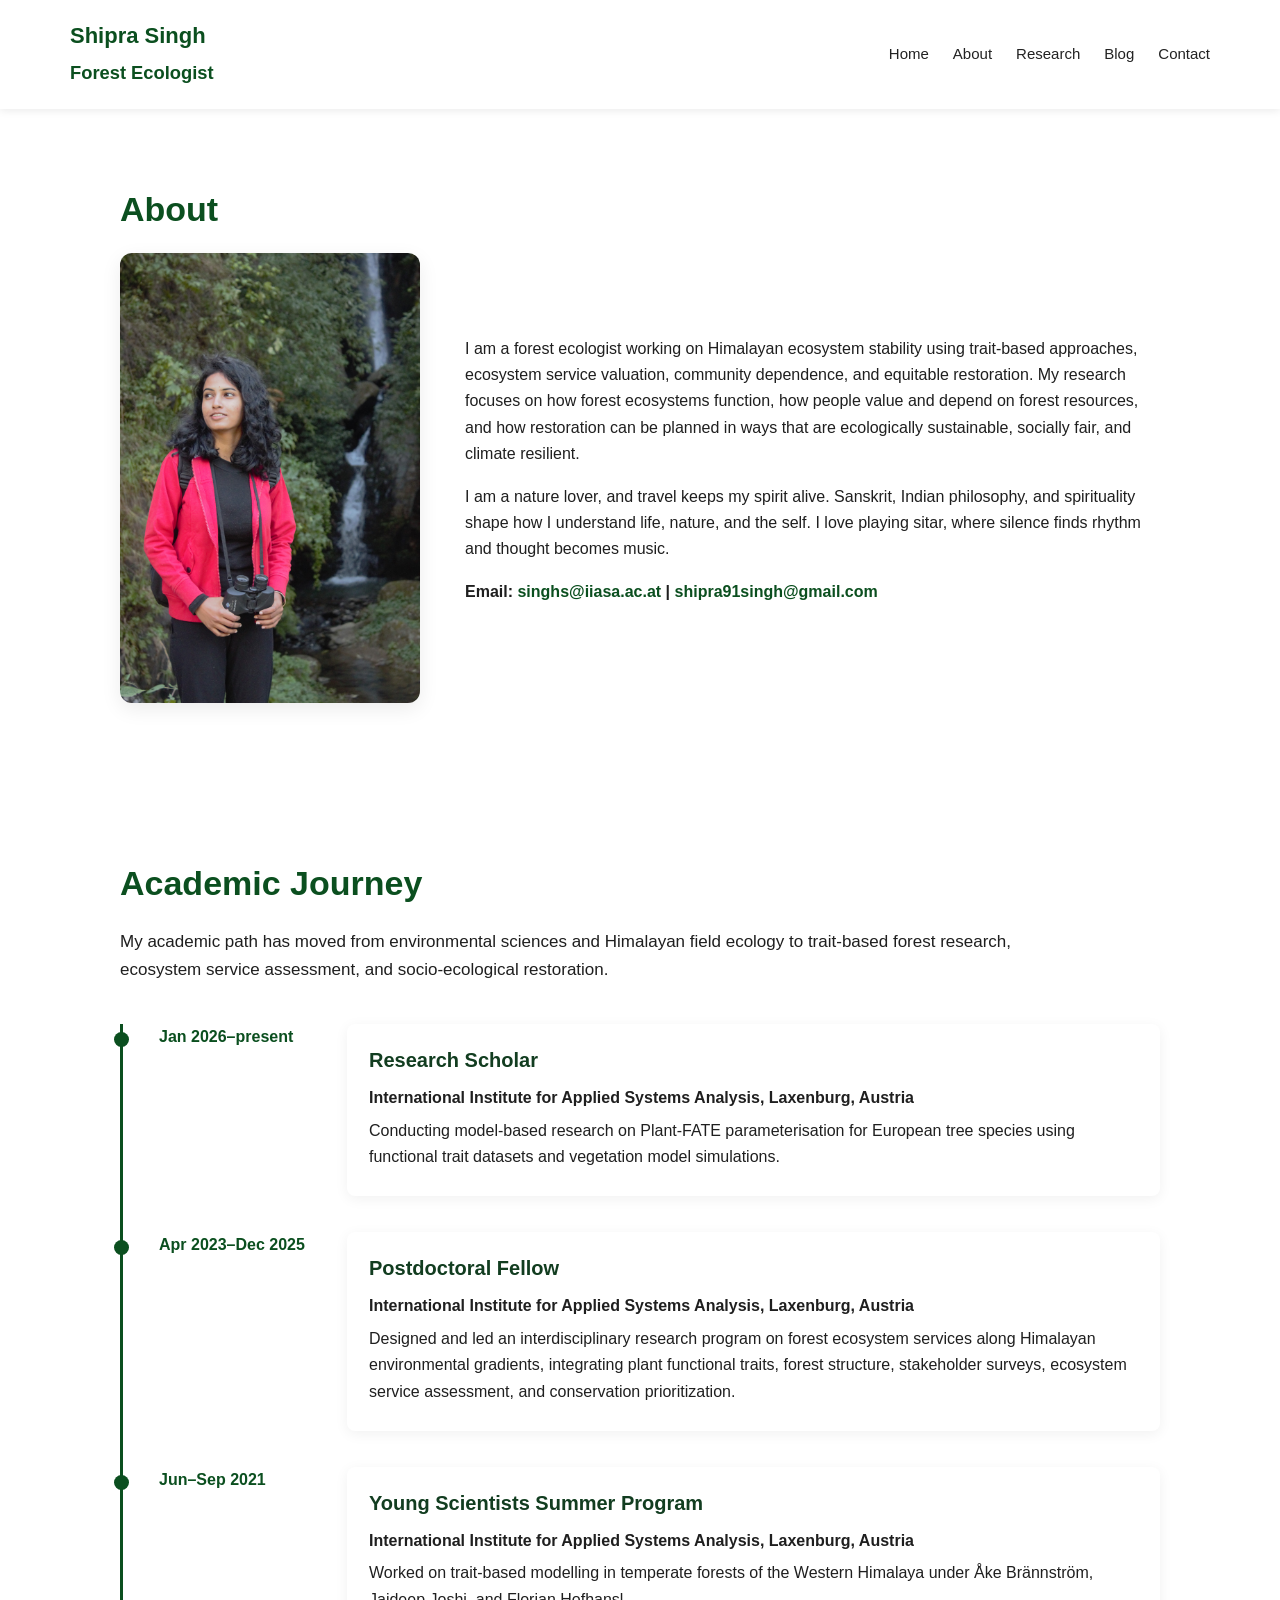
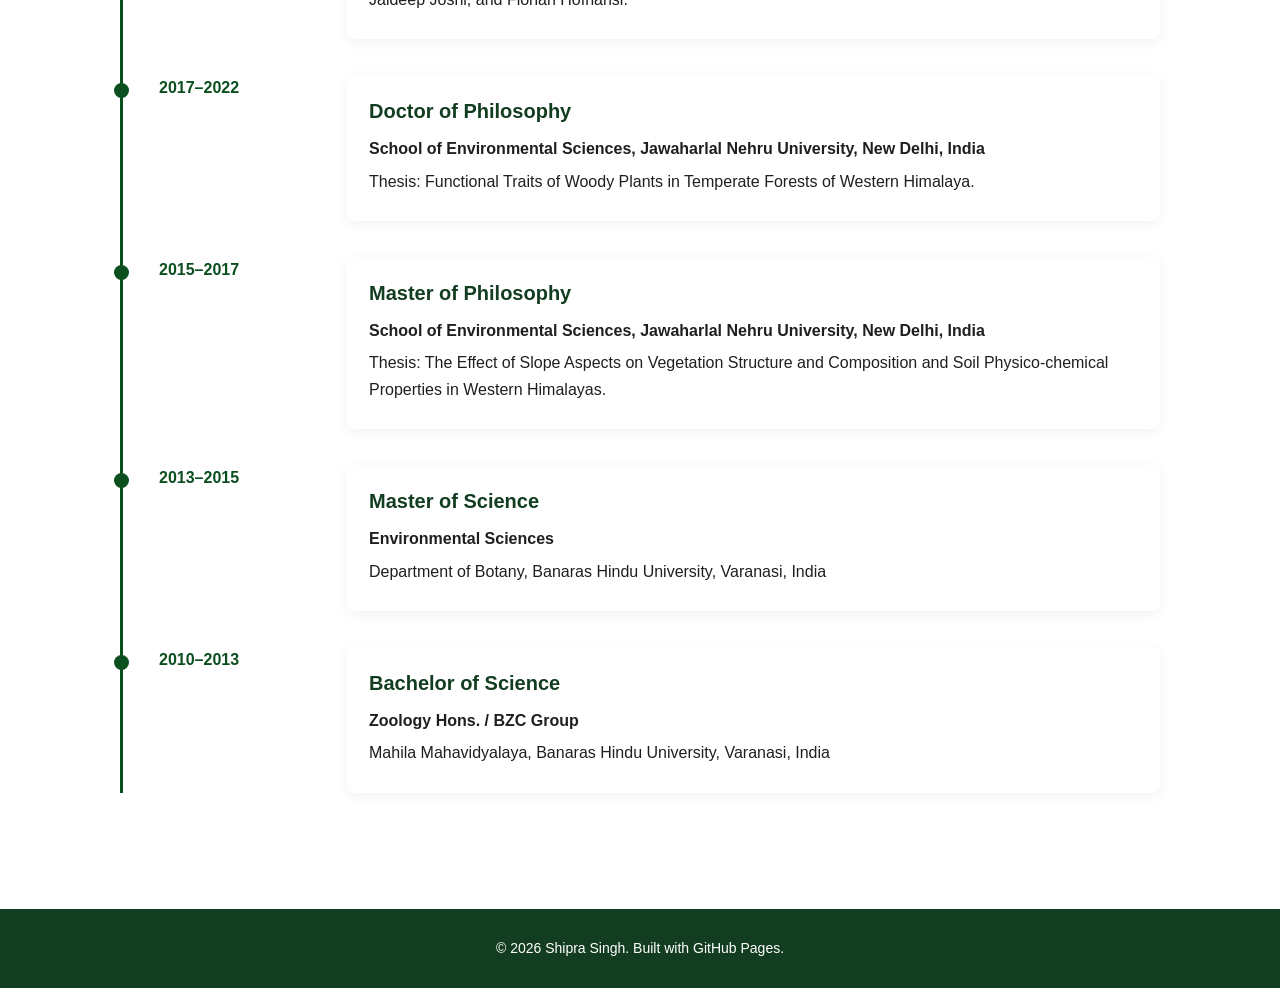
==== commit 151ee712: "Update about.html" ====
--- a/about.html
+++ b/about.html
@@ -151,4 +151,6 @@
 
   </div>
 </section>
-    
+<footer>
+  © 2026 Shipra Singh. Built with GitHub Pages.
+</footer>    
--- a/style.css
+++ b/style.css
@@ -445,3 +445,69 @@
     gap: 8px;
   }
 }
+
+.blog-grid {
+  display: grid;
+  grid-template-columns: repeat(2, 1fr);
+  gap: 30px;
+  margin-top: 36px;
+}
+
+.blog-card {
+  background: #ffffff;
+  border: 1px solid var(--border);
+  border-radius: 12px;
+  overflow: hidden;
+  box-shadow: var(--shadow);
+  transition: 0.2s ease;
+}
+
+.blog-card:hover {
+  transform: translateY(-4px);
+}
+
+.blog-card img {
+  width: 100%;
+  height: 260px;
+  object-fit: cover;
+  display: block;
+}
+
+.blog-content {
+  padding: 24px;
+}
+
+.blog-meta {
+  font-size: 14px;
+  font-weight: 700;
+  color: var(--green);
+  margin-bottom: 10px;
+}
+
+.blog-content h3 {
+  font-size: 24px;
+  color: var(--green-dark);
+  margin-bottom: 12px;
+}
+
+.blog-content p {
+  font-size: 16px;
+}
+
+@media (max-width: 800px) {
+  .blog-grid {
+    grid-template-columns: 1fr;
+  }
+
+  .blog-card img {
+    height: 220px;
+  }
+}
+
+.copyright-note {
+  margin-top: 40px;
+  font-size: 14px;
+  color: #555;
+  border-top: 1px solid var(--border);
+  padding-top: 16px;
+}
